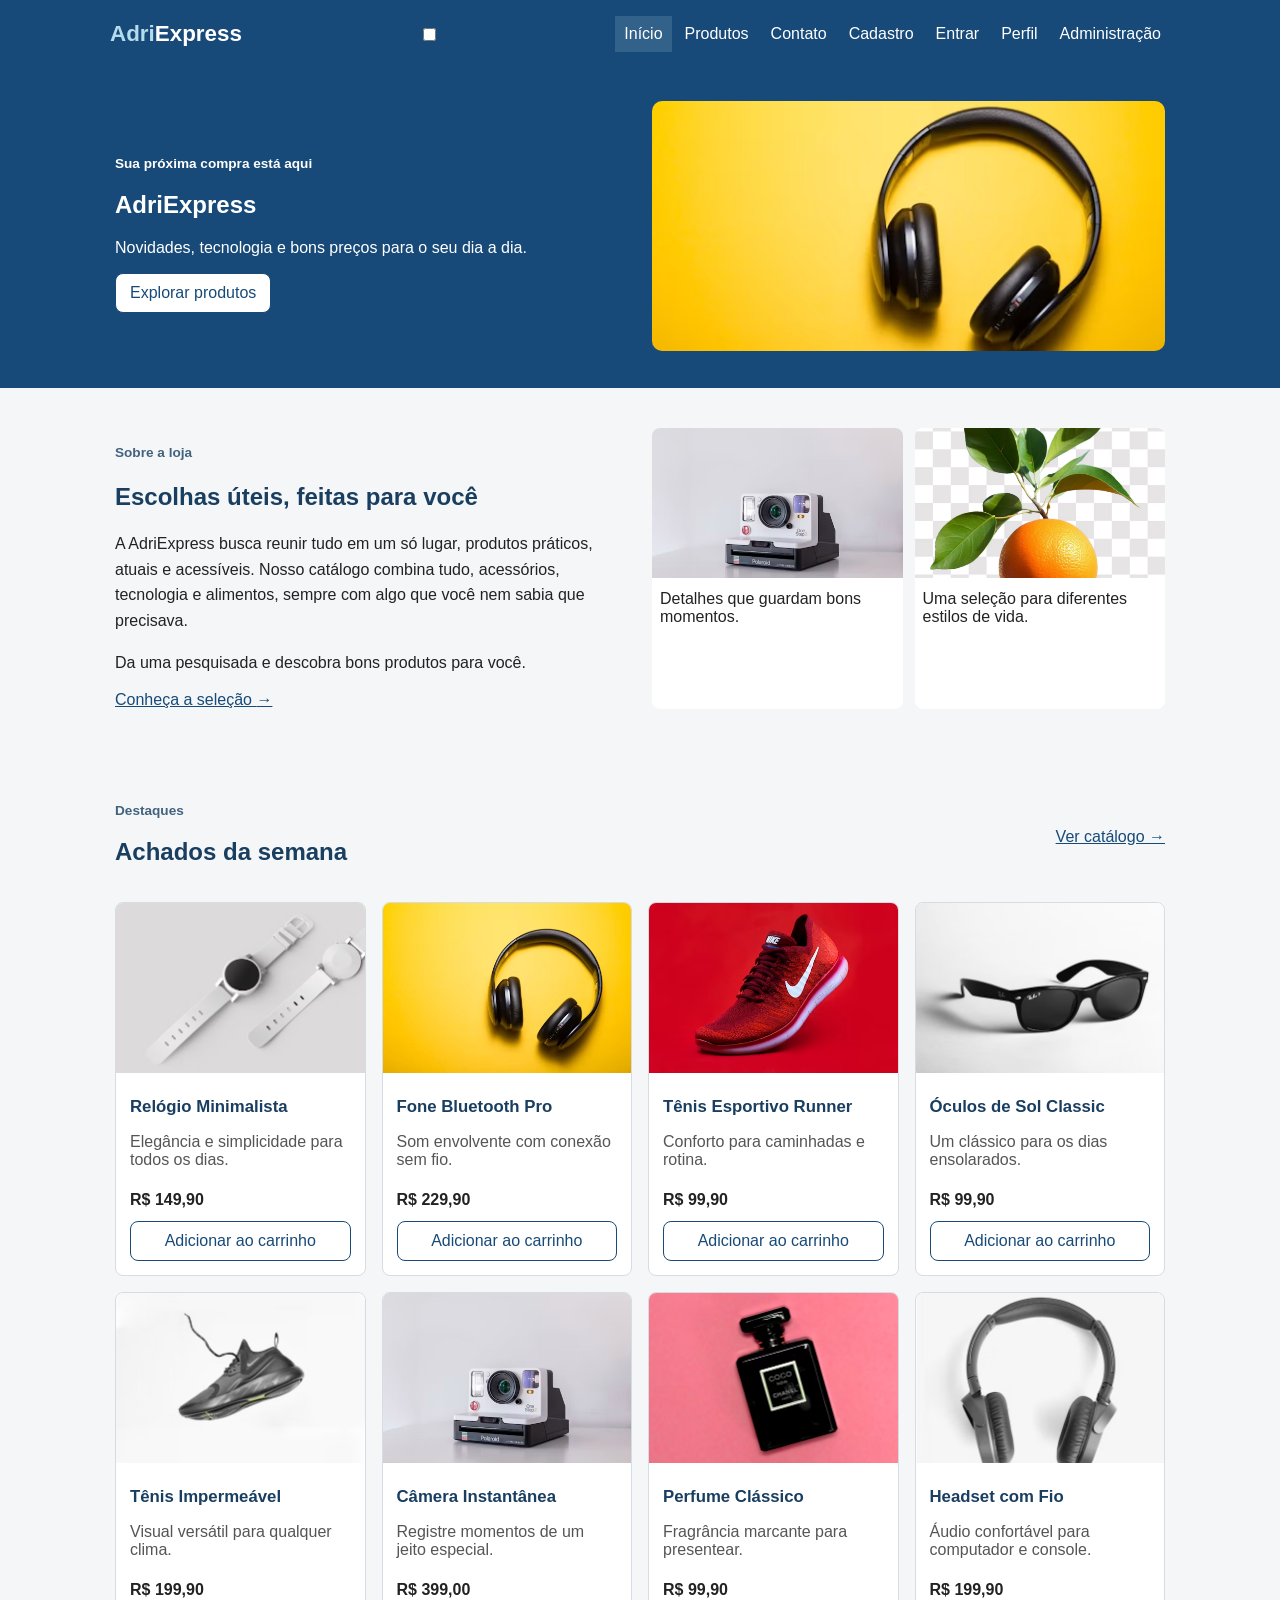
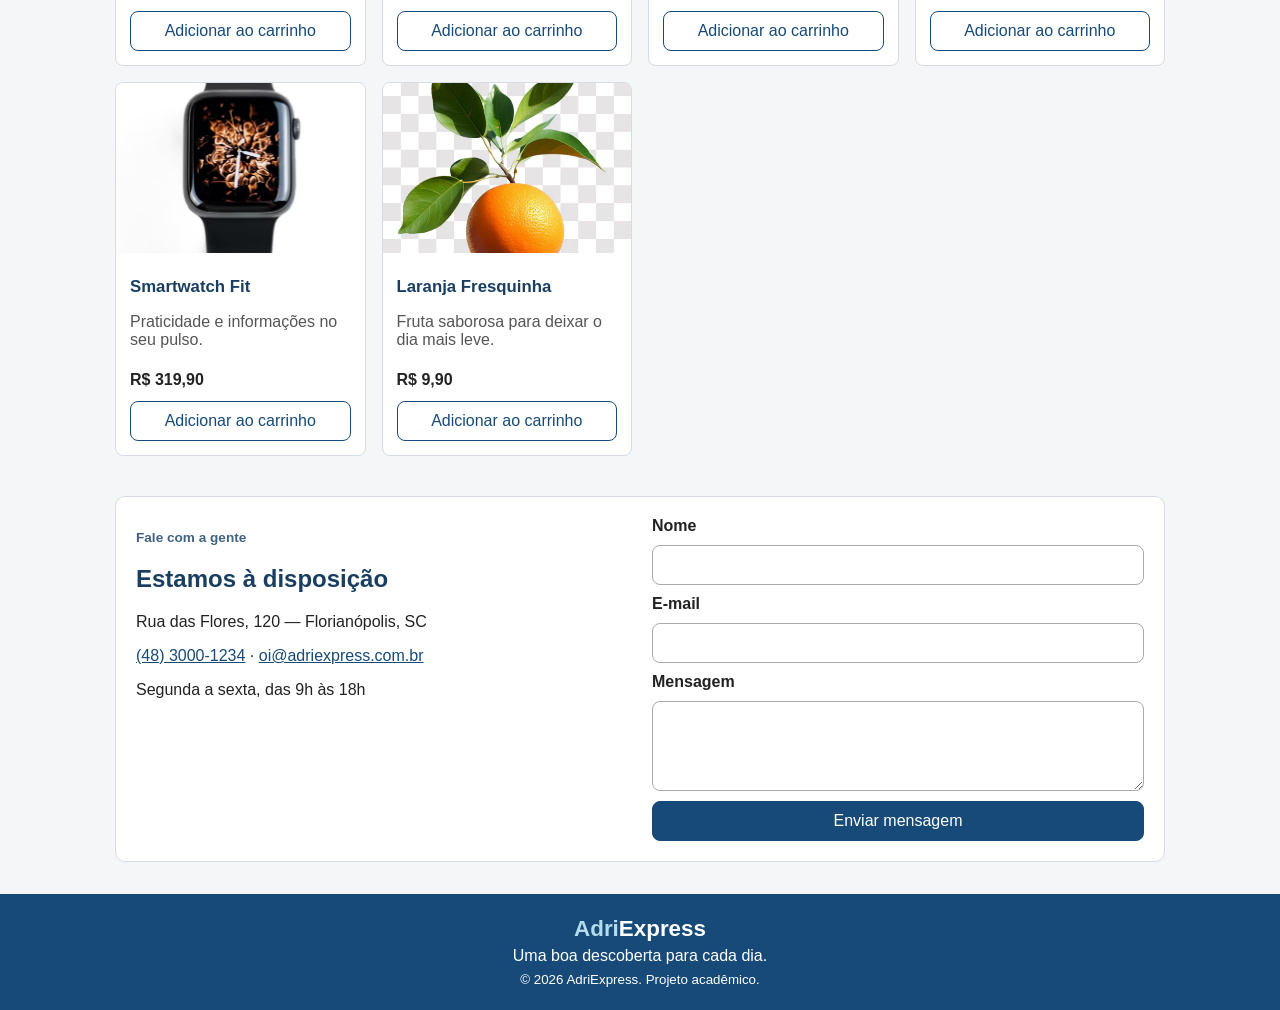
==== Abas/index.html @ 5c3cf687 "feat: Reformulação do index. Complemento do index com adição dos requisitos do projeto, adição de fo" ====
<!DOCTYPE html>
<html lang="pt-BR">
    <head>
        <meta charset="UTF-8">
        <meta name="viewport" content="width=device-width, initial-scale=1.0">
        <meta name="description" content="Conheça a AdriExpress: tecnologia, acessórios e novidades para o dia a dia.">
        <title>Início | AdriExpress</title>
        <link rel="stylesheet" href="../CSS/base.css">
        <link rel="stylesheet" href="../CSS/index.css">
    </head>
    <body>
        <header class="cabecalho">
            <div class="cabecalho-principal">
                <a class="marca" href="index.html" aria-label="AdriExpress - início"><span>Adri</span>Express</a>
                <input class="menu" type="checkbox" id="menu">
                <label class="menu-icone" for="menu" aria-label="Abrir ou fechar menu"><span></span><span></span><span></span></label>
                <nav class="navegacao" aria-label="Navegação principal">
                    <a href="index.html" aria-current="page">Início</a>
                    <a href="loja.html">Produtos</a>
                    
                    <a href="Contato.html">Contato</a>
                    <a href="cadastro.html">Cadastro</a>
                    <a href="login.html">Entrar</a>
                    <a href="perfil.html">Perfil</a>
                    <a href="relatorios.html">Administração</a>
                </nav>
            </div>
        </header>
        <main>

            <section class="destaque">
                <div class="destaque-conteudo">
                    <p class="sobretitulo">Sua próxima compra está aqui</p>
                    <h1>AdriExpress</h1>
                    <p>Novidades, tecnologia e bons preços para o seu dia a dia.</p> <a class="botao" href="loja.html">Explorar produtos</a>
                </div>
                <div class="destaque-imagem">
                    <img src="../Imgs/headset.avif" alt="Fone de ouvido Bluetooth em destaque">
                </div>
            </section>

            <section class="secao conteudo-loja">
                <div class="texto-loja">
                    <p class="sobretitulo">Sobre a loja</p>
                    <h2>Escolhas úteis, feitas para você</h2>
                    <p>A AdriExpress busca reunir tudo em um só lugar, produtos práticos, atuais e acessíveis. Nosso catálogo combina tudo, acessórios, tecnologia e alimentos, sempre com algo que você nem sabia que precisava.</p>
                    <p>Da uma pesquisada e descobra bons produtos para você.</p> <a class="link-destaque" href="loja.html">Conheça a seleção <span aria-hidden="true">→</span></a>
                </div>
                <div class="fotos-loja">
                    <figure>
                        <img src="../Imgs/camera.avif" alt="Câmera para registrar momentos especiais">
                        <figcaption>Detalhes que guardam bons momentos.</figcaption>
                    </figure>
                    <figure>
                        <img src="../Imgs/laranja.avif" alt="Laranjas frescas que representam uma seleção variada">
                        <figcaption>Uma seleção para diferentes estilos de vida.</figcaption>
                    </figure>
                </div>
            </section>

            <section class="secao secao-produtos">
                <div class="cabecalho-secao">
                    <div>
                        <p class="sobretitulo">Destaques</p>
                        <h2>Achados da semana</h2>
                    </div>
                    <a class="link-destaque" href="loja.html">Ver catálogo <span aria-hidden="true">→</span></a>
                </div>

                <div class="grade-produtos">
                    <article class="cartao-produto">
                        <img src="../Imgs/relogio-mini.avif" alt="Relógio minimalista com pulseira escura">
                        <div class="produto-corpo">
                            <h3>Relógio Minimalista</h3>
                            <p>Elegância e simplicidade para todos os dias.</p> <strong>R$ 149,90</strong>
                            <button class="botao botao-secundario" type="button">Adicionar ao carrinho</button>
                        </div>
                    </article>

                    <article class="cartao-produto">
                        <img src="../Imgs/headset.avif" alt="Fone de ouvido Bluetooth">
                        <div class="produto-corpo">
                            <h3>Fone Bluetooth Pro</h3>
                            <p>Som envolvente com conexão sem fio.</p> <strong>R$ 229,90</strong>
                            <button class="botao botao-secundario" type="button">Adicionar ao carrinho</button>
                        </div>
                    </article>

                    <article class="cartao-produto">
                        <img src="../Imgs/tenis-vermelho.avif" alt="Tênis esportivo vermelho">
                        <div class="produto-corpo">
                            <h3>Tênis Esportivo Runner</h3>
                            <p>Conforto para caminhadas e rotina.</p> <strong>R$ 99,90</strong>
                            <button class="botao botao-secundario" type="button">Adicionar ao carrinho</button>
                        </div>
                    </article>

                    <article class="cartao-produto">
                        <img src="../Imgs/oculos-escuros.avif" alt="Óculos de sol de armação escura">
                        <div class="produto-corpo">
                            <h3>Óculos de Sol Classic</h3>
                            <p>Um clássico para os dias ensolarados.</p> <strong>R$ 99,90</strong>
                            <button class="botao botao-secundario" type="button">Adicionar ao carrinho</button>
                        </div>
                    </article>

                    <article class="cartao-produto">
                        <img src="../Imgs/tenis-preto.avif" alt="Tênis preto para uso diário">
                        <div class="produto-corpo">
                            <h3>Tênis Impermeável</h3>
                            <p>Visual versátil para qualquer clima.</p> <strong>R$ 199,90</strong>
                            <button class="botao botao-secundario" type="button">Adicionar ao carrinho</button>
                        </div>
                    </article>

                    <article class="cartao-produto">
                        <img src="../Imgs/camera.avif" alt="Câmera instantânea compacta">
                        <div class="produto-corpo">
                            <h3>Câmera Instantânea</h3>
                            <p>Registre momentos de um jeito especial.</p> <strong>R$ 399,00</strong>
                            <button class="botao botao-secundario" type="button">Adicionar ao carrinho</button>
                        </div>
                    </article>

                    <article class="cartao-produto">
                        <img src="../Imgs/perfume.avif" alt="Frasco de perfume">
                        <div class="produto-corpo">
                            <h3>Perfume Clássico</h3>
                            <p>Fragrância marcante para presentear.</p> <strong>R$ 99,90</strong>
                            <button class="botao botao-secundario" type="button">Adicionar ao carrinho</button>
                        </div>
                    </article>

                    <article class="cartao-produto">
                        <img src="../Imgs/headset-fio.avif" alt="Headset com fio e microfone">
                        <div class="produto-corpo">
                            <h3>Headset com Fio</h3>
                            <p>Áudio confortável para computador e console.</p> <strong>R$ 199,90</strong>
                            <button class="botao botao-secundario" type="button">Adicionar ao carrinho</button>
                        </div>
                    </article>

                    <article class="cartao-produto">
                        <img src="../Imgs/relogio-digital.avif" alt="Relógio inteligente digital">
                        <div class="produto-corpo">
                            <h3>Smartwatch Fit</h3>
                            <p>Praticidade e informações no seu pulso.</p> <strong>R$ 319,90</strong>
                            <button class="botao botao-secundario" type="button">Adicionar ao carrinho</button>
                        </div>
                    </article>

                    <article class="cartao-produto">
                        <img src="../Imgs/laranja.avif" alt="Laranjas frescas">
                        <div class="produto-corpo">
                            <h3>Laranja Fresquinha</h3>
                            <p>Fruta saborosa para deixar o dia mais leve.</p> <strong>R$ 9,90</strong>
                            <button class="botao botao-secundario" type="button">Adicionar ao carrinho</button>
                        </div>
                    </article>
                </div>
            </section>

            <section class="secao contato-resumo" id="contato">
                <div>
                    <p class="sobretitulo">Fale com a gente</p>
                    <h2>Estamos à disposição</h2>
                    <p>Rua das Flores, 120 — Florianópolis, SC</p>
                    <p><a href="tel:+554830001234">(48) 3000-1234</a> · <a href="mailto:oi@adriexpress.com.br">oi@adriexpress.com.br</a></p>
                    <p>Segunda a sexta, das 9h às 18h</p>
                </div>
                <form class="form-contato" id="form-contato-inicio">
                    <label for="nome-inicio">Nome</label>
                    <input id="nome-inicio" name="nome" type="text" required>
                    <label for="email-inicio">E-mail</label>
                    <input id="email-inicio" name="email" type="email" required>
                    <label for="mensagem-inicio">Mensagem</label>
                    <textarea id="mensagem-inicio" name="mensagem" rows="3" required>
                    </textarea>
                    <button class="botao" type="button">Enviar mensagem</button>
                </form>
            </section>
            
        </main>
        <footer class="rodape">
            <a class="marca marca-rodape" href="index.html"><span>Adri</span>Express</a>
            <p>Uma boa descoberta para cada dia.</p> <small>© 2026 AdriExpress. Projeto acadêmico.</small>
        </footer>
    </body>
</html>
---- CSS/base.css ----
:root {
    --azul: #174a78;
    --fundo: #f4f6f8;
    --borda: #d5dce3;
    font-family: Arial, sans-serif;
    color: #222;
    background: var(--fundo);
}

* {
    box-sizing: border-box;
}

body {
    min-width: 280px;
    min-height: 100vh;
    margin: 0;
    display: flex;
    flex-direction: column;
}

img {
    max-width: 100%;
}

a {
    color: var(--azul);
}

a:hover {
    color: #092d50;
}

a:focus-visible, button:focus-visible, input:focus-visible, select:focus-visible, textarea:focus-visible {
    outline: 2px solid #d58b18;
    outline-offset: 2px;
}

button, input, select, textarea {
    font: inherit;
}

button {
    cursor: pointer;
}

.cabecalho, .rodape {
    color: white;
    background: var(--azul);
}

.cabecalho-principal {
    max-width: 1100px;
    min-height: 68px;
    margin: auto;
    padding: 12px 20px;
    display: flex;
    align-items: center;
    justify-content: space-between;
    gap: 18px;
}

.marca {
    color: white;
    font-size: 1.4rem;
    font-weight: bold;
    text-decoration: none;
    white-space: nowrap;
}

.marca span {
    color: #b5dced;
}

.navegacao {
    display: flex;
    flex-wrap: wrap;
    gap: 4px;
}

.navegacao a {
    padding: 9px;
    color: white;
    text-decoration: none;
}

.navegacao a:hover, .navegacao a[aria-current="page"] {
    background: #32618a;
}

.menu-alternar, .menu-icone {
    display: none;
}

.pagina {
    width: min(100% - 32px, 1050px);
    margin: auto;
    padding: 32px 0 48px;
    flex: 1;
}

.introducao-pagina {
    margin-bottom: 24px;
}

h1, h2, h3 {
    color: #193e60;
}

.sobretitulo {
    margin-bottom: 6px;
    color: #42627e;
    font-size: .85rem;
    font-weight: bold;
}

.botao {
    padding: 10px 14px;
    display: inline-block;
    border: 1px solid var(--azul);
    border-radius: 8px;
    color: white;
    background: var(--azul);
    text-align: center;
    text-decoration: none;
    transition: background .15s;
}

.botao:hover {
    color: white;
    background: #32618a;
}

.botao:active {
    opacity: .8;
}

.botao-secundario {
    color: var(--azul);
    background: white;
}

.botao-cheio {
    width: 100%;
}

.cartao, .formulario-cartao, .resumo-pedido {
    padding: 20px;
    border: 1px solid var(--borda);
    border-radius: 10px;
    background: white;
}

.rodape {
    margin-top: auto;
    padding: 22px;
    text-align: center;
}

.rodape p, .rodape small {
    margin: 5px;
}

.formulario-padrao, .form-contato {
    display: grid;
    gap: 10px;
}

.formulario-padrao label, .form-contato label {
    font-weight: bold;
}

.formulario-padrao input, .formulario-padrao select, .formulario-padrao textarea, .form-contato input, .form-contato textarea {
    width: 100%;
    padding: 10px;
    border: 1px solid #aaa;
    border-radius: 8px;
}

.formulario-padrao textarea, .form-contato textarea {
    min-height: 90px;
}

@media (min-width: 768px) and (max-width: 1024px) {
    .cabecalho-principal {
        flex-wrap: wrap;
    }

    .navegacao {
        justify-content: center;
    }

}

@media (max-width: 767px) {
    .cabecalho-principal {
        flex-wrap: wrap;
    }

    .menu-alternar {
        position: absolute;
        width: 1px;
        height: 1px;
        overflow: hidden;
    }

    .menu-icone {
        width: 40px;
        padding: 9px;
        display: grid;
        gap: 5px;
        border: 1px solid white;
        border-radius: 8px;
    }

    .menu-icone span {
        height: 2px;
        background: white;
    }

    .menu-alternar:focus-visible + .menu-icone {
        outline: 2px solid #d58b18;
    }

    .navegacao {
        width: 100%;
        display: none;
        flex-direction: column;
    }

    .menu-alternar:checked ~ .navegacao {
        display: flex;
    }

}

@media (max-width: 320px) {
    body {
        min-width: 0;
    }

    .pagina {
        width: calc(100% - 24px);
    }

}
---- CSS/index.css ----
.destaque {
    min-height: 320px;
    padding: 28px max(20px, calc((100% - 1050px) / 2));
    display: grid;
    grid-template-columns: 1fr 1fr;
    align-items: center;
    gap: 24px;
    color: white;
    background: var(--azul);
}

.destaque h1, .destaque .sobretitulo {
    color: white;
}

.destaque .botao {
    color: var(--azul);
    background: white;
}

.destaque-imagem img {
    width: 100%;
    height: 250px;
    object-fit: cover;
    border-radius: 10px;
}

.secao {
    width: min(100% - 32px, 1050px);
    margin: auto;
    padding: 40px 0;
}

.conteudo-loja, .contato-resumo {
    display: grid;
    grid-template-columns: 1fr 1fr;
    gap: 24px;
}

.texto-loja p {
    line-height: 1.6;
}

.fotos-loja {
    display: grid;
    grid-template-columns: 1fr 1fr;
    gap: 12px;
}

.fotos-loja figure {
    margin: 0;
    overflow: hidden;
    border-radius: 8px;
    background: white;
}

.fotos-loja img {
    width: 100%;
    height: 150px;
    object-fit: cover;
}

.fotos-loja figcaption {
    padding: 8px;
}

.cabecalho-secao {
    margin-bottom: 16px;
    display: flex;
    align-items: center;
    justify-content: space-between;
    gap: 16px;
}

.grade-produtos {
    display: grid;
    grid-template-columns: repeat(4, 1fr);
    gap: 16px;
}

.cartao-produto {
    overflow: hidden;
    border: 1px solid var(--borda);
    border-radius: 8px;
    background: white;
}

.cartao-produto > img {
    width: 100%;
    height: 170px;
    object-fit: cover;
}

.produto-corpo {
    padding: 14px;
}

.produto-corpo h3 {
    margin: 6px 0;
    font-size: 1.05rem;
}

.produto-corpo p {
    min-height: 42px;
    color: #555;
}

.produto-corpo strong {
    display: block;
    margin: 12px 0;
}

.produto-corpo .botao {
    width: 100%;
}

.contato-resumo {
    margin-bottom: 32px;
    padding: 20px;
    border: 1px solid var(--borda);
    border-radius: 10px;
    background: white;
}

@media (min-width: 768px) and (max-width: 1024px) {
    .grade-produtos {
        grid-template-columns: repeat(3, 1fr);
    }

}

@media (max-width: 767px) {
    .destaque, .conteudo-loja, .contato-resumo {
        grid-template-columns: 1fr;
    }

    .destaque {
        padding: 24px;
    }

    .destaque-imagem img {
        height: 180px;
    }

    .grade-produtos {
        grid-template-columns: repeat(2, minmax(0, 1fr));
    }

}

@media (max-width: 320px) {
    .secao, .contato-resumo {
        width: calc(100% - 24px);
    }

    .grade-produtos, .fotos-loja {
        grid-template-columns: 1fr;
    }

    .cabecalho-secao {
        align-items: flex-start;
        flex-direction: column;
    }

}
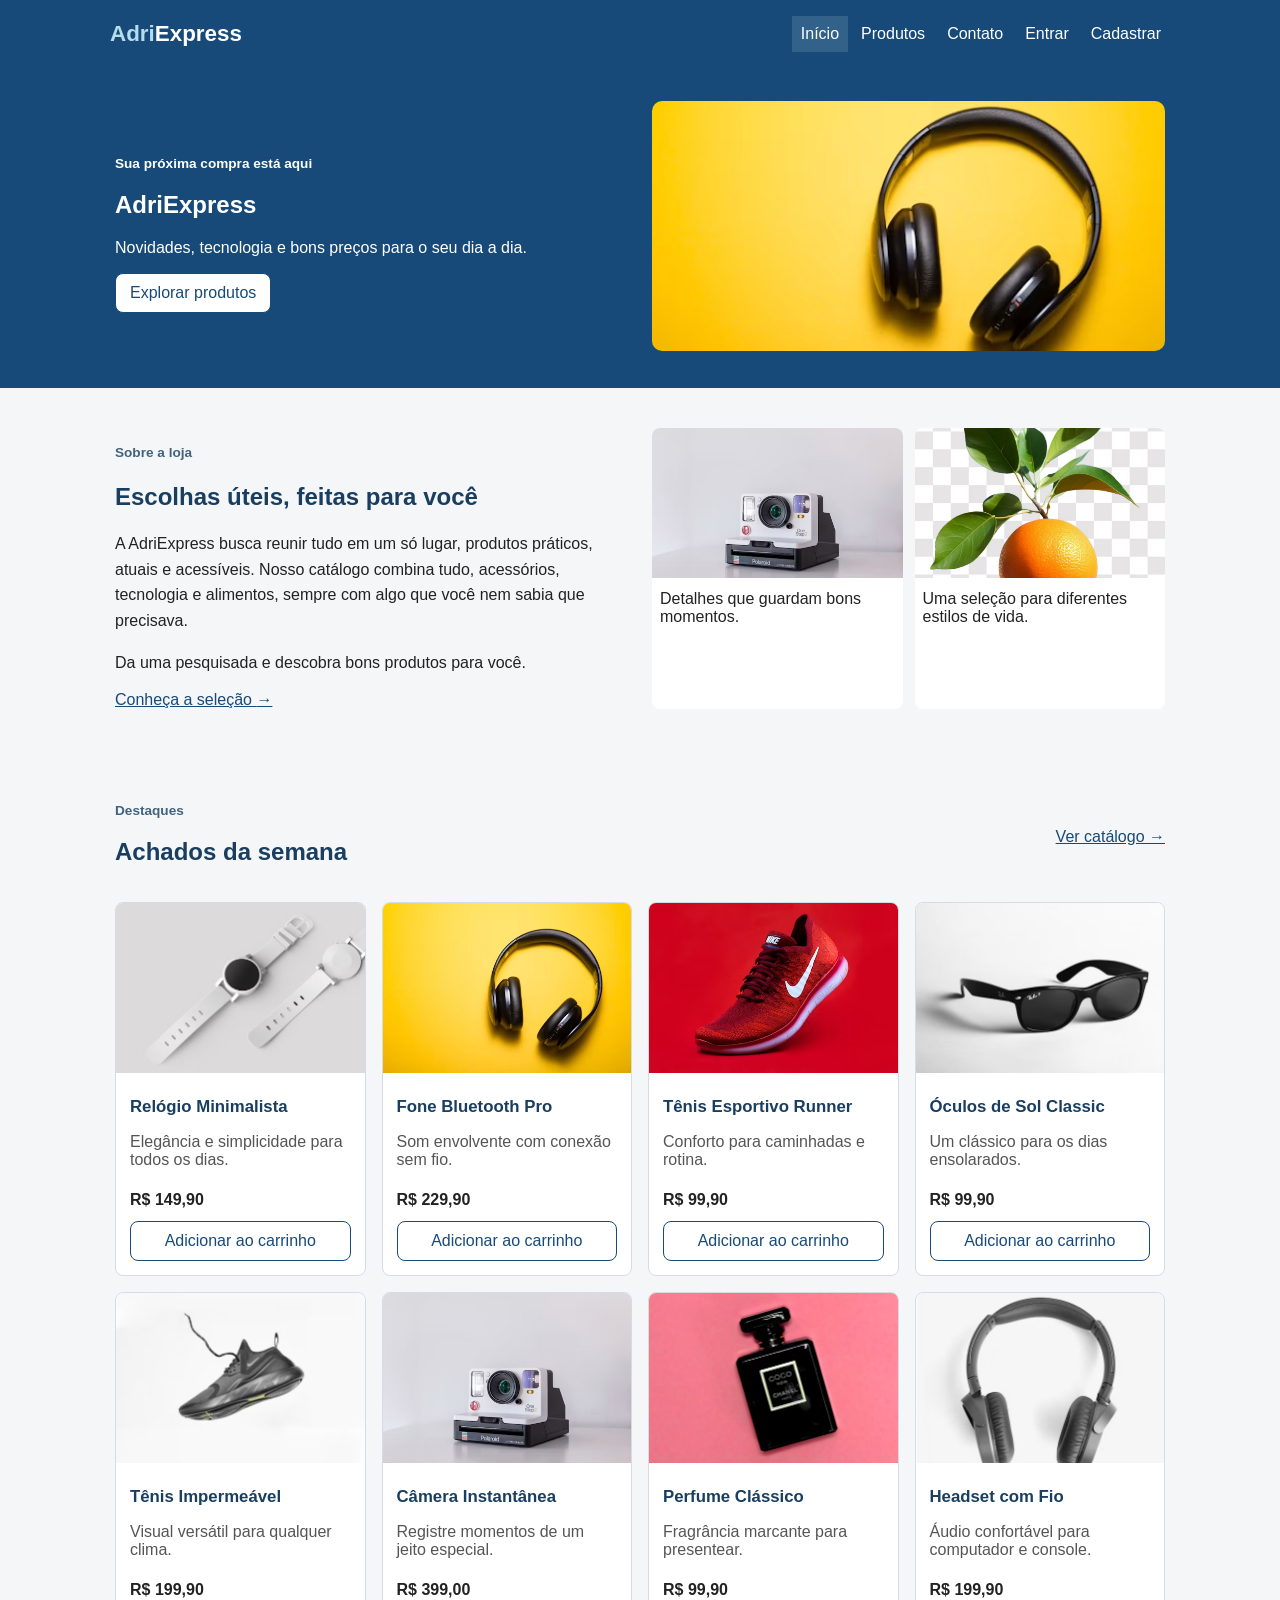
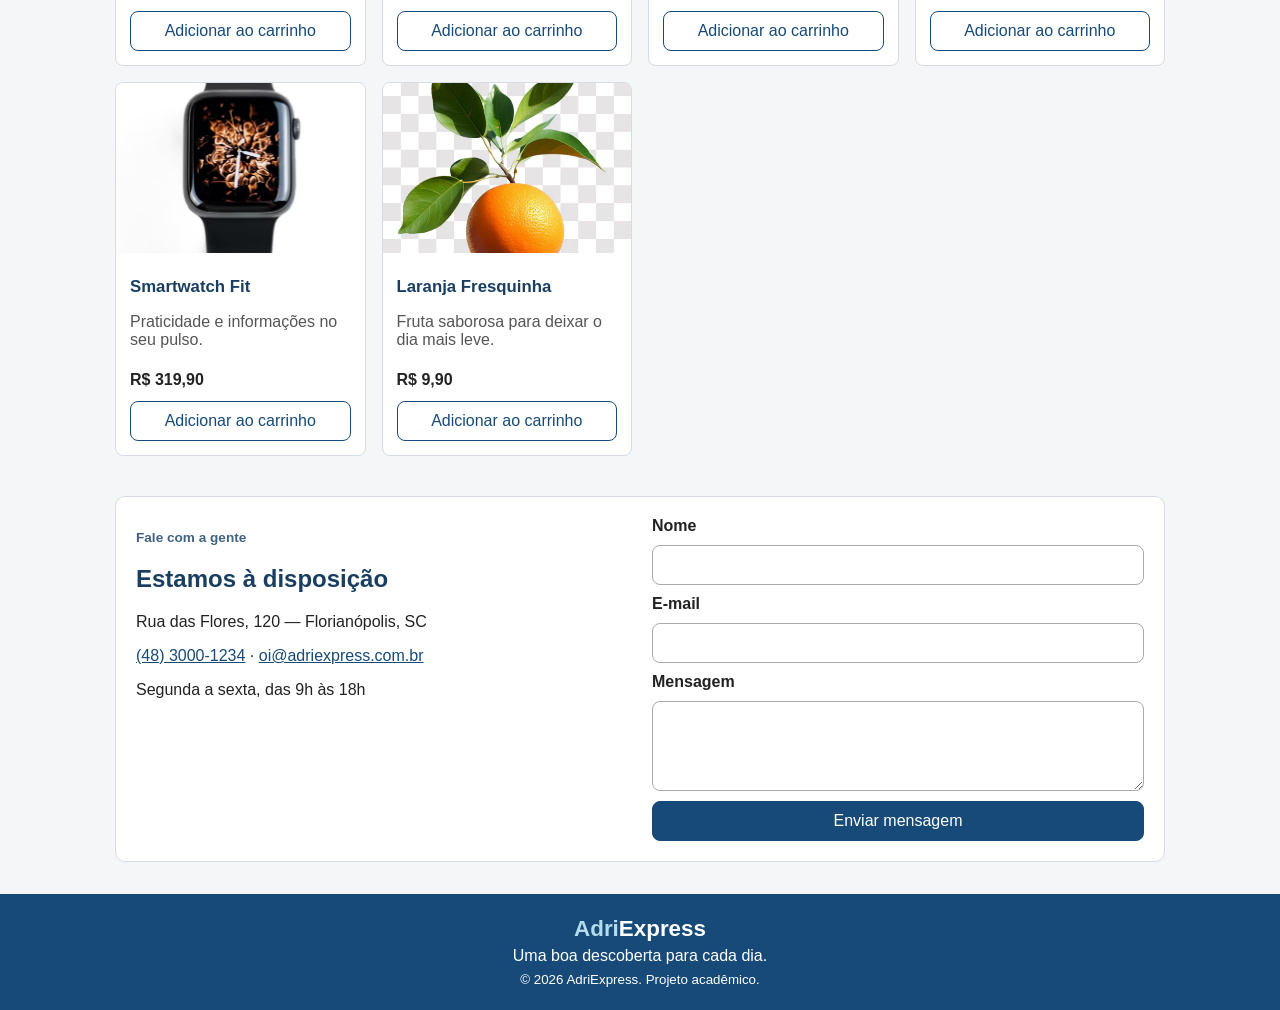
==== commit 243be241: "fix: att README." ====
--- a/Abas/index.html
+++ b/Abas/index.html
@@ -185,5 +185,6 @@
             <a class="marca marca-rodape" href="index.html"><span>Adri</span>Express</a>
             <p>Uma boa descoberta para cada dia.</p> <small>© 2026 AdriExpress. Projeto acadêmico.</small>
         </footer>
+        <script type="module" src="../Scripts/app.js"></script>
     </body>
 </html>
--- a/CSS/base.css
+++ b/CSS/base.css
@@ -88,7 +88,87 @@
     background: #32618a;
 }
 
-.menu-alternar, .menu-icone {
+.navegacao .saudacao-menu {
+    padding: 9px;
+    color: white;
+}
+
+.navegacao .botao-sair {
+    padding: 9px;
+    border: 0;
+    color: white;
+    background: transparent;
+    font: inherit;
+}
+
+.navegacao .botao-sair:hover {
+    background: #32618a;
+}
+
+.aviso-global {
+    padding: 12px 20px;
+    color: #193e60;
+    background: #e6edf3;
+    text-align: center;
+}
+
+.aviso-global[data-tipo="erro"] {
+    color: #761b1b;
+    background: #f9e3e3;
+}
+
+.erro-campo {
+    min-height: 0;
+    color: #a32121;
+    font-size: .9rem;
+}
+
+.erro-campo:not(:empty) {
+    min-height: 1.2em;
+}
+
+.mensagem-formulario {
+    margin: 4px 0;
+    color: #193e60;
+}
+
+.mensagem-formulario:empty {
+    display: none;
+}
+
+.mensagem-formulario[data-tipo="erro"] {
+    color: #a32121;
+}
+
+.formulario-padrao [aria-invalid="true"] {
+    border-color: #a32121;
+}
+
+.botao-perigo {
+    border-color: #8d2424;
+    background: #8d2424;
+}
+
+.dialogo-confirmacao {
+    width: min(100% - 32px, 480px);
+    padding: 24px;
+    border: 1px solid var(--borda);
+    border-radius: 10px;
+    color: #222;
+}
+
+.dialogo-confirmacao::backdrop {
+    background: rgb(0 0 0 / 55%);
+}
+
+.acoes-dialogo {
+    display: flex;
+    flex-wrap: wrap;
+    justify-content: flex-end;
+    gap: 10px;
+}
+
+.menu, .menu-icone {
     display: none;
 }
 
@@ -197,7 +277,7 @@
         flex-wrap: wrap;
     }
 
-    .menu-alternar {
+    .menu {
         position: absolute;
         width: 1px;
         height: 1px;
@@ -218,7 +298,7 @@
         background: white;
     }
 
-    .menu-alternar:focus-visible + .menu-icone {
+    .menu:focus-visible + .menu-icone {
         outline: 2px solid #d58b18;
     }
 
@@ -228,7 +308,7 @@
         flex-direction: column;
     }
 
-    .menu-alternar:checked ~ .navegacao {
+    .menu:checked ~ .navegacao {
         display: flex;
     }
 
